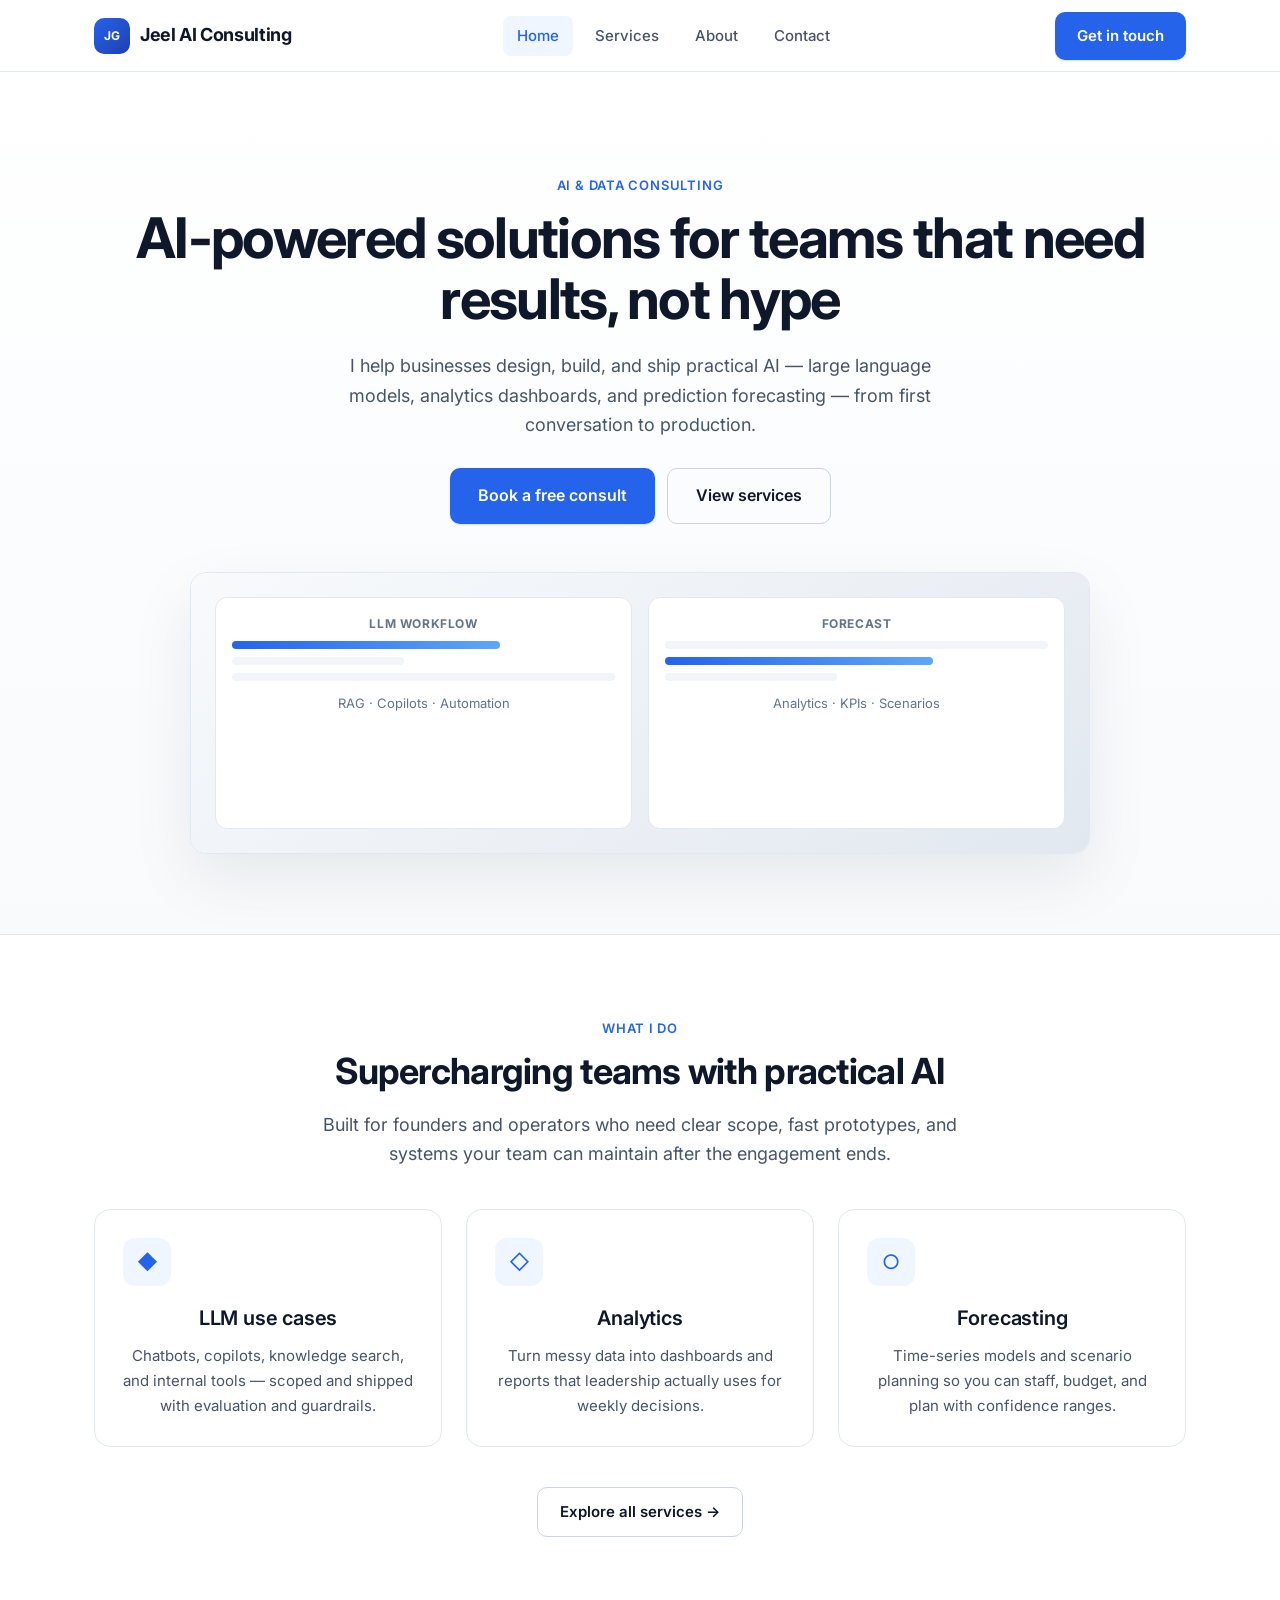
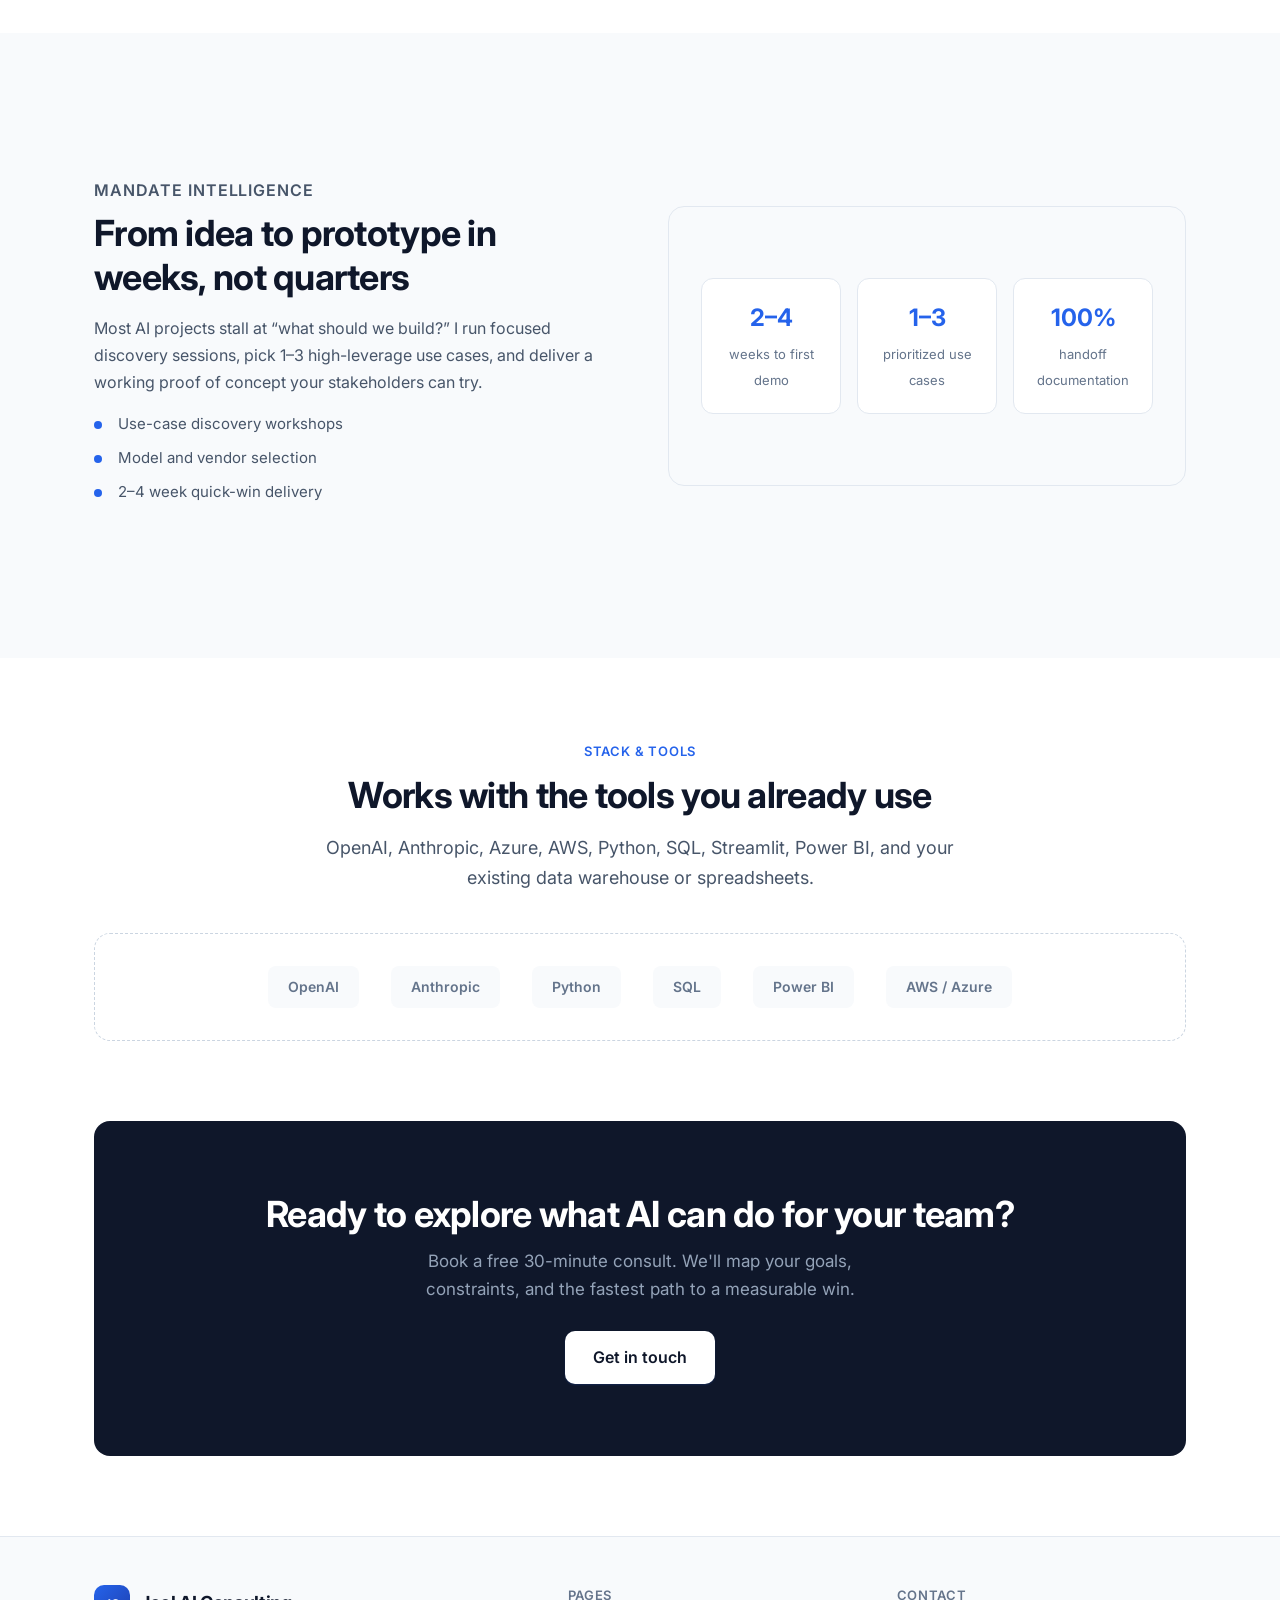
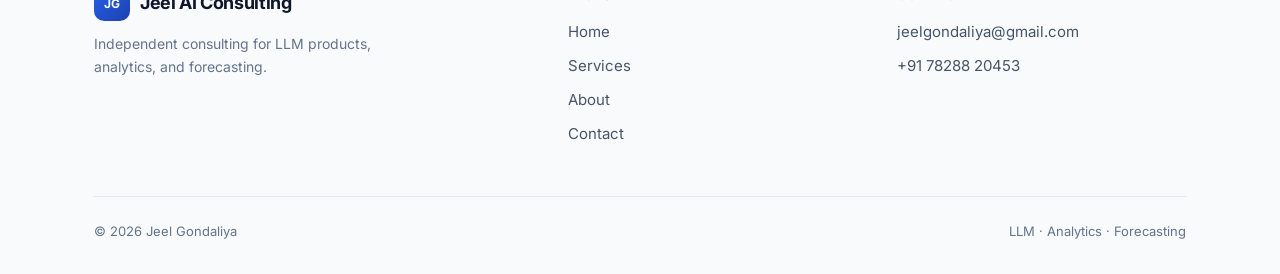
==== index.html @ d725dcb6 "Add files via upload" ====
<!DOCTYPE html>
<html lang="en">
  <head>
    <meta charset="UTF-8" />
    <meta name="viewport" content="width=device-width, initial-scale=1.0" />
    <title>Jeel Gondaliya | AI Consulting</title>
    <meta
      name="description"
      content="AI consulting for LLM products, analytics, and forecasting. Practical solutions from idea to production."
    />
    <link rel="stylesheet" href="styles.css" />
    <link rel="preconnect" href="https://fonts.googleapis.com" />
    <link rel="preconnect" href="https://fonts.gstatic.com" crossorigin />
    <link
      href="https://fonts.googleapis.com/css2?family=Inter:wght@400;500;600;700&display=swap"
      rel="stylesheet"
    />
  </head>
  <body>
    <header class="site-header">
      <div class="header-inner">
        <a href="index.html" class="brand">
          <span class="brand-icon">JG</span>
          Jeel AI Consulting
        </a>
        <nav class="site-nav" aria-label="Main">
          <a href="index.html" class="active">Home</a>
          <a href="services.html">Services</a>
          <a href="about.html">About</a>
          <a href="contact.html">Contact</a>
        </nav>
        <div class="header-cta">
          <a href="contact.html" class="btn btn-primary">Get in touch</a>
          <button class="nav-toggle" type="button" aria-label="Menu" aria-expanded="false">
            <span></span><span></span><span></span>
          </button>
        </div>
      </div>
    </header>

    <main>
      <section class="hero">
        <div class="container">
          <p class="eyebrow">AI & Data Consulting</p>
          <h1>AI-powered solutions for teams that need results, not hype</h1>
          <p class="lead lead-center">
            I help businesses design, build, and ship practical AI — large language
            models, analytics dashboards, and prediction forecasting — from first
            conversation to production.
          </p>
          <div class="hero-actions">
            <a href="contact.html" class="btn btn-primary btn-lg">Book a free consult</a>
            <a href="services.html" class="btn btn-outline btn-lg">View services</a>
          </div>
          <div class="hero-visual">
            <div class="hero-mock">
              <div class="mock-panel">
                <h4>LLM workflow</h4>
                <div class="mock-bar accent"></div>
                <div class="mock-bar short"></div>
                <div class="mock-bar"></div>
                <p style="margin:12px 0 0;font-size:0.8125rem;color:var(--text-muted)">
                  RAG · Copilots · Automation
                </p>
              </div>
              <div class="mock-panel">
                <h4>Forecast</h4>
                <div class="mock-bar"></div>
                <div class="mock-bar accent"></div>
                <div class="mock-bar short"></div>
                <p style="margin:12px 0 0;font-size:0.8125rem;color:var(--text-muted)">
                  Analytics · KPIs · Scenarios
                </p>
              </div>
            </div>
          </div>
        </div>
      </section>

      <section class="section">
        <div class="container text-center">
          <p class="eyebrow">What I do</p>
          <h2>Supercharging teams with practical AI</h2>
          <p class="lead lead-center">
            Built for founders and operators who need clear scope, fast prototypes,
            and systems your team can maintain after the engagement ends.
          </p>
          <div class="cards-3">
            <article class="card">
              <div class="card-icon">◆</div>
              <h3>LLM use cases</h3>
              <p>
                Chatbots, copilots, knowledge search, and internal tools — scoped
                and shipped with evaluation and guardrails.
              </p>
            </article>
            <article class="card">
              <div class="card-icon">◇</div>
              <h3>Analytics</h3>
              <p>
                Turn messy data into dashboards and reports that leadership
                actually uses for weekly decisions.
              </p>
            </article>
            <article class="card">
              <div class="card-icon">○</div>
              <h3>Forecasting</h3>
              <p>
                Time-series models and scenario planning so you can staff, budget,
                and plan with confidence ranges.
              </p>
            </article>
          </div>
          <p style="margin-top:40px">
            <a href="services.html" class="btn btn-outline">Explore all services →</a>
          </p>
        </div>
      </section>

      <section class="section section-muted">
        <div class="container">
          <div class="feature-block">
            <div class="feature-copy">
              <p class="eyebrow">Mandate intelligence</p>
              <h2>From idea to prototype in weeks, not quarters</h2>
              <p>
                Most AI projects stall at “what should we build?” I run focused
                discovery sessions, pick 1–3 high-leverage use cases, and deliver a
                working proof of concept your stakeholders can try.
              </p>
              <ul class="feature-list">
                <li>Use-case discovery workshops</li>
                <li>Model and vendor selection</li>
                <li>2–4 week quick-win delivery</li>
              </ul>
            </div>
            <div class="feature-visual">
              <div class="stat-grid">
                <div class="stat-card">
                  <strong>2–4</strong>
                  <span>weeks to first demo</span>
                </div>
                <div class="stat-card">
                  <strong>1–3</strong>
                  <span>prioritized use cases</span>
                </div>
                <div class="stat-card">
                  <strong>100%</strong>
                  <span>handoff documentation</span>
                </div>
              </div>
            </div>
          </div>
        </div>
      </section>

      <section class="section">
        <div class="container text-center">
          <p class="eyebrow">Stack & tools</p>
          <h2>Works with the tools you already use</h2>
          <p class="lead lead-center">
            OpenAI, Anthropic, Azure, AWS, Python, SQL, Streamlit, Power BI,
            and your existing data warehouse or spreadsheets.
          </p>
          <div class="logo-strip">
            <span class="logo-pill">OpenAI</span>
            <span class="logo-pill">Anthropic</span>
            <span class="logo-pill">Python</span>
            <span class="logo-pill">SQL</span>
            <span class="logo-pill">Power BI</span>
            <span class="logo-pill">AWS / Azure</span>
          </div>
        </div>
      </section>

      <div class="cta-band">
        <h2>Ready to explore what AI can do for your team?</h2>
        <p>
          Book a free 30-minute consult. We'll map your goals, constraints, and
          the fastest path to a measurable win.
        </p>
        <a href="contact.html" class="btn btn-primary btn-lg">Get in touch</a>
      </div>
    </main>

    <footer class="site-footer">
      <div class="container">
        <div class="footer-grid">
          <div class="footer-brand">
            <a href="index.html" class="brand">
              <span class="brand-icon">JG</span>
              Jeel AI Consulting
            </a>
            <p>
              Independent consulting for LLM products, analytics, and forecasting.
            </p>
          </div>
          <div class="footer-col">
            <h4>Pages</h4>
            <a href="index.html">Home</a>
            <a href="services.html">Services</a>
            <a href="about.html">About</a>
            <a href="contact.html">Contact</a>
          </div>
          <div class="footer-col">
            <h4>Contact</h4>
            <a href="mailto:jeelgondaliya@gmail.com">jeelgondaliya@gmail.com</a>
            <a href="tel:+917828820453">+91 78288 20453</a>
          </div>
        </div>
        <div class="footer-bottom">
          <span>© <span id="year"></span> Jeel Gondaliya</span>
          <span>LLM · Analytics · Forecasting</span>
        </div>
      </div>
    </footer>

    <script src="script.js"></script>
  </body>
</html>
---- styles.css ----
:root {
  --bg: #ffffff;
  --bg-muted: #f8fafc;
  --bg-section: #f1f5f9;
  --text: #0f172a;
  --text-secondary: #475569;
  --text-muted: #64748b;
  --border: #e2e8f0;
  --border-strong: #cbd5e1;
  --accent: #2563eb;
  --accent-hover: #1d4ed8;
  --accent-soft: #eff6ff;
  --radius: 12px;
  --radius-lg: 16px;
  --max: 1140px;
  --header-h: 72px;
  --font: "Inter", system-ui, -apple-system, BlinkMacSystemFont, sans-serif;
}

*,
*::before,
*::after {
  box-sizing: border-box;
}

html {
  scroll-behavior: smooth;
}

body {
  margin: 0;
  font-family: var(--font);
  font-size: 16px;
  line-height: 1.6;
  color: var(--text);
  background: var(--bg);
  -webkit-font-smoothing: antialiased;
}

a {
  color: inherit;
  text-decoration: none;
}

img {
  max-width: 100%;
  display: block;
}

/* ——— Header ——— */
.site-header {
  position: sticky;
  top: 0;
  z-index: 100;
  height: var(--header-h);
  background: rgba(255, 255, 255, 0.92);
  backdrop-filter: blur(12px);
  border-bottom: 1px solid var(--border);
}

.header-inner {
  max-width: var(--max);
  margin: 0 auto;
  padding: 0 24px;
  height: 100%;
  display: flex;
  align-items: center;
  justify-content: space-between;
  gap: 24px;
}

.brand {
  display: flex;
  align-items: center;
  gap: 10px;
  font-weight: 700;
  font-size: 1.125rem;
  letter-spacing: -0.02em;
  color: var(--text);
}

.brand-icon {
  width: 36px;
  height: 36px;
  border-radius: 10px;
  background: linear-gradient(135deg, #2563eb 0%, #1e40af 100%);
  color: #fff;
  display: flex;
  align-items: center;
  justify-content: center;
  font-size: 0.75rem;
  font-weight: 700;
}

.site-nav {
  display: flex;
  align-items: center;
  gap: 8px;
}

.site-nav a {
  padding: 8px 14px;
  font-size: 0.9375rem;
  font-weight: 500;
  color: var(--text-secondary);
  border-radius: 8px;
  transition: color 0.15s, background 0.15s;
}

.site-nav a:hover {
  color: var(--text);
  background: var(--bg-muted);
}

.site-nav a.active {
  color: var(--accent);
  background: var(--accent-soft);
}

.header-cta {
  display: flex;
  align-items: center;
  gap: 12px;
}

.nav-toggle {
  display: none;
  flex-direction: column;
  gap: 5px;
  padding: 8px;
  border: none;
  background: transparent;
  cursor: pointer;
}

.nav-toggle span {
  display: block;
  width: 22px;
  height: 2px;
  background: var(--text);
  border-radius: 2px;
}

/* ——— Buttons ——— */
.btn {
  display: inline-flex;
  align-items: center;
  justify-content: center;
  gap: 8px;
  padding: 12px 22px;
  font-family: inherit;
  font-size: 0.9375rem;
  font-weight: 600;
  border-radius: 10px;
  border: none;
  cursor: pointer;
  transition: background 0.15s, color 0.15s, box-shadow 0.15s, transform 0.12s;
}

.btn-primary {
  background: var(--accent);
  color: #fff;
  box-shadow: 0 1px 2px rgba(37, 99, 235, 0.2);
}

.btn-primary:hover {
  background: var(--accent-hover);
  transform: translateY(-1px);
  box-shadow: 0 4px 14px rgba(37, 99, 235, 0.35);
}

.btn-outline {
  background: transparent;
  color: var(--text);
  border: 1px solid var(--border-strong);
}

.btn-outline:hover {
  background: var(--bg-muted);
  border-color: var(--text-muted);
}

.btn-lg {
  padding: 14px 28px;
  font-size: 1rem;
}

/* ——— Layout ——— */
.container {
  max-width: var(--max);
  margin: 0 auto;
  padding: 0 24px;
}

.section {
  padding: 80px 0;
}

.section-muted {
  background: var(--bg-muted);
}

.section-dark {
  background: var(--text);
  color: #f8fafc;
}

.section-dark .eyebrow {
  color: #93c5fd;
}

.section-dark h2,
.section-dark h3 {
  color: #fff;
}

.section-dark p {
  color: #cbd5e1;
}

/* ——— Typography ——— */
.eyebrow {
  display: inline-block;
  margin: 0 0 12px;
  font-size: 0.8125rem;
  font-weight: 600;
  letter-spacing: 0.06em;
  text-transform: uppercase;
  color: var(--accent);
}

h1 {
  margin: 0 0 20px;
  font-size: clamp(2.25rem, 5vw, 3.5rem);
  font-weight: 700;
  line-height: 1.1;
  letter-spacing: -0.03em;
}

h2 {
  margin: 0 0 16px;
  font-size: clamp(1.75rem, 3vw, 2.25rem);
  font-weight: 700;
  line-height: 1.2;
  letter-spacing: -0.02em;
}

h3 {
  margin: 0 0 10px;
  font-size: 1.25rem;
  font-weight: 600;
  letter-spacing: -0.01em;
}

.lead {
  margin: 0 0 28px;
  font-size: 1.125rem;
  line-height: 1.65;
  color: var(--text-secondary);
  max-width: 640px;
}

.lead-center {
  margin-left: auto;
  margin-right: auto;
  text-align: center;
}

.text-center {
  text-align: center;
}

/* ——— Hero ——— */
.hero {
  padding: 100px 0 80px;
  text-align: center;
  border-bottom: 1px solid var(--border);
  background: linear-gradient(180deg, #fff 0%, var(--bg-muted) 100%);
}

.hero .lead {
  margin-left: auto;
  margin-right: auto;
}

.hero-actions {
  display: flex;
  flex-wrap: wrap;
  gap: 12px;
  justify-content: center;
  margin-bottom: 48px;
}

.hero-visual {
  max-width: 900px;
  margin: 0 auto;
  border-radius: var(--radius-lg);
  border: 1px solid var(--border);
  background: #fff;
  box-shadow: 0 24px 64px rgba(15, 23, 42, 0.08);
  overflow: hidden;
}

.hero-mock {
  padding: 24px;
  min-height: 280px;
  background: linear-gradient(145deg, #f8fafc 0%, #e2e8f0 100%);
  display: grid;
  grid-template-columns: 1fr 1fr;
  gap: 16px;
}

.mock-panel {
  background: #fff;
  border: 1px solid var(--border);
  border-radius: var(--radius);
  padding: 16px;
}

.mock-panel h4 {
  margin: 0 0 8px;
  font-size: 0.75rem;
  text-transform: uppercase;
  letter-spacing: 0.05em;
  color: var(--text-muted);
}

.mock-bar {
  height: 8px;
  border-radius: 4px;
  background: var(--bg-section);
  margin-bottom: 8px;
}

.mock-bar.accent {
  width: 70%;
  background: linear-gradient(90deg, #2563eb, #60a5fa);
}

.mock-bar.short {
  width: 45%;
}

/* ——— Feature rows (Flagpost-style) ——— */
.feature-block {
  display: grid;
  grid-template-columns: 1fr 1fr;
  gap: 56px;
  align-items: center;
  padding: 64px 0;
  border-bottom: 1px solid var(--border);
}

.feature-block:last-child {
  border-bottom: none;
}

.feature-block.reverse .feature-copy {
  order: 2;
}

.feature-block.reverse .feature-visual {
  order: 1;
}

.feature-copy .eyebrow {
  margin-bottom: 8px;
}

.feature-copy p {
  margin: 0 0 16px;
  color: var(--text-secondary);
  font-size: 1rem;
  line-height: 1.7;
}

.feature-list {
  margin: 0;
  padding: 0;
  list-style: none;
}

.feature-list li {
  position: relative;
  padding-left: 24px;
  margin-bottom: 10px;
  font-size: 0.9375rem;
  color: var(--text-secondary);
}

.feature-list li::before {
  content: "";
  position: absolute;
  left: 0;
  top: 0.55em;
  width: 8px;
  height: 8px;
  border-radius: 50%;
  background: var(--accent);
}

.feature-visual {
  border-radius: var(--radius-lg);
  border: 1px solid var(--border);
  background: var(--bg-muted);
  min-height: 280px;
  display: flex;
  align-items: center;
  justify-content: center;
  padding: 32px;
}

.feature-visual-inner {
  width: 100%;
  max-width: 360px;
}

.stat-grid {
  display: grid;
  grid-template-columns: repeat(3, 1fr);
  gap: 16px;
  width: 100%;
}

.stat-card {
  background: #fff;
  border: 1px solid var(--border);
  border-radius: var(--radius);
  padding: 20px;
  text-align: center;
}

.stat-card strong {
  display: block;
  font-size: 1.5rem;
  color: var(--accent);
  margin-bottom: 4px;
}

.stat-card span {
  font-size: 0.8125rem;
  color: var(--text-muted);
}

/* ——— Cards grid ——— */
.cards-3 {
  display: grid;
  grid-template-columns: repeat(3, 1fr);
  gap: 24px;
  margin-top: 40px;
}

.card {
  background: #fff;
  border: 1px solid var(--border);
  border-radius: var(--radius-lg);
  padding: 28px;
  transition: box-shadow 0.2s, border-color 0.2s;
}

.card:hover {
  border-color: var(--border-strong);
  box-shadow: 0 12px 40px rgba(15, 23, 42, 0.06);
}

.card-icon {
  width: 48px;
  height: 48px;
  border-radius: 12px;
  background: var(--accent-soft);
  color: var(--accent);
  display: flex;
  align-items: center;
  justify-content: center;
  font-size: 1.25rem;
  margin-bottom: 16px;
}

.card p {
  margin: 0;
  font-size: 0.9375rem;
  color: var(--text-secondary);
  line-height: 1.65;
}

.card ul {
  margin: 12px 0 0;
  padding-left: 18px;
  font-size: 0.875rem;
  color: var(--text-secondary);
}

/* ——— Process steps ——— */
.steps-row {
  display: grid;
  grid-template-columns: repeat(3, 1fr);
  gap: 24px;
  margin-top: 48px;
}

.step-card {
  padding: 28px;
  background: #fff;
  border: 1px solid var(--border);
  border-radius: var(--radius-lg);
}

.step-num {
  display: inline-block;
  font-size: 0.75rem;
  font-weight: 700;
  color: var(--accent);
  margin-bottom: 12px;
}

.step-card p {
  margin: 0;
  font-size: 0.9375rem;
  color: var(--text-secondary);
}

/* ——— CTA band ——— */
.cta-band {
  padding: 72px 24px;
  text-align: center;
  background: var(--text);
  color: #f8fafc;
  border-radius: var(--radius-lg);
  margin: 0 24px 80px;
  max-width: calc(var(--max) - 48px);
  margin-left: auto;
  margin-right: auto;
}

.cta-band h2 {
  color: #fff;
  margin-bottom: 12px;
}

.cta-band p {
  margin: 0 auto 28px;
  max-width: 520px;
  color: #94a3b8;
  font-size: 1.0625rem;
}

.cta-band .btn-primary {
  background: #fff;
  color: var(--text);
}

.cta-band .btn-primary:hover {
  background: #f1f5f9;
}

/* ——— About ——— */
.about-grid {
  display: grid;
  grid-template-columns: 1.2fr 0.8fr;
  gap: 48px;
  align-items: start;
}

.about-grid p {
  color: var(--text-secondary);
  margin: 0 0 16px;
}

.info-box {
  background: var(--bg-muted);
  border: 1px solid var(--border);
  border-radius: var(--radius-lg);
  padding: 28px;
}

.info-box h3 {
  margin-bottom: 20px;
}

.info-row {
  margin-bottom: 16px;
}

.info-row:last-child {
  margin-bottom: 0;
}

.info-label {
  display: block;
  font-size: 0.75rem;
  font-weight: 600;
  text-transform: uppercase;
  letter-spacing: 0.06em;
  color: var(--text-muted);
  margin-bottom: 4px;
}

.info-row a {
  color: var(--accent);
  font-weight: 500;
}

.info-row a:hover {
  text-decoration: underline;
}

/* ——— Contact ——— */
.contact-layout {
  display: grid;
  grid-template-columns: 1fr 1.1fr;
  gap: 56px;
  align-items: start;
}

.contact-sidebar p {
  color: var(--text-secondary);
  margin: 0 0 24px;
}

.contact-form-wrap {
  background: #fff;
  border: 1px solid var(--border);
  border-radius: var(--radius-lg);
  padding: 32px;
  box-shadow: 0 8px 30px rgba(15, 23, 42, 0.04);
}

.form-row {
  display: grid;
  grid-template-columns: 1fr 1fr;
  gap: 16px;
}

.field {
  margin-bottom: 18px;
}

.field label {
  display: block;
  margin-bottom: 6px;
  font-size: 0.875rem;
  font-weight: 500;
  color: var(--text);
}

.field input,
.field select,
.field textarea {
  width: 100%;
  font-family: inherit;
  font-size: 0.9375rem;
  padding: 11px 14px;
  border: 1px solid var(--border-strong);
  border-radius: 10px;
  background: #fff;
  color: var(--text);
  transition: border-color 0.15s, box-shadow 0.15s;
}

.field input:focus,
.field select:focus,
.field textarea:focus {
  outline: none;
  border-color: var(--accent);
  box-shadow: 0 0 0 3px var(--accent-soft);
}

.field textarea {
  resize: vertical;
  min-height: 120px;
}

.checkbox-group {
  display: flex;
  flex-wrap: wrap;
  gap: 8px;
}

.checkbox-pill {
  display: inline-flex;
  align-items: center;
  padding: 8px 14px;
  font-size: 0.8125rem;
  border: 1px solid var(--border-strong);
  border-radius: 999px;
  cursor: pointer;
  color: var(--text-secondary);
  transition: border-color 0.15s, background 0.15s;
}

.checkbox-pill:has(input:checked) {
  border-color: var(--accent);
  background: var(--accent-soft);
  color: var(--accent);
}

.checkbox-pill input {
  position: absolute;
  opacity: 0;
  width: 0;
  height: 0;
}

.form-footnote {
  margin: 12px 0 0;
  font-size: 0.8125rem;
  color: var(--text-muted);
}

.form-status {
  margin-top: 12px;
  font-size: 0.875rem;
  min-height: 20px;
}

.form-status.success {
  color: #16a34a;
}

.form-status.error {
  color: #dc2626;
}

.full-width {
  width: 100%;
}

/* ——— Page header (inner pages) ——— */
.page-hero {
  padding: 64px 0 48px;
  text-align: center;
  background: var(--bg-muted);
  border-bottom: 1px solid var(--border);
}

.page-hero .lead {
  margin-left: auto;
  margin-right: auto;
}

/* ——— Footer ——— */
.site-footer {
  border-top: 1px solid var(--border);
  background: var(--bg-muted);
  padding: 48px 0 32px;
}

.footer-grid {
  display: grid;
  grid-template-columns: 1.5fr repeat(2, 1fr);
  gap: 40px;
  margin-bottom: 40px;
}

.footer-brand p {
  margin: 12px 0 0;
  font-size: 0.875rem;
  color: var(--text-muted);
  max-width: 280px;
}

.footer-col h4 {
  margin: 0 0 14px;
  font-size: 0.8125rem;
  font-weight: 600;
  text-transform: uppercase;
  letter-spacing: 0.05em;
  color: var(--text-muted);
}

.footer-col a {
  display: block;
  font-size: 0.9375rem;
  color: var(--text-secondary);
  margin-bottom: 10px;
}

.footer-col a:hover {
  color: var(--accent);
}

.footer-bottom {
  padding-top: 24px;
  border-top: 1px solid var(--border);
  display: flex;
  flex-wrap: wrap;
  justify-content: space-between;
  gap: 12px;
  font-size: 0.8125rem;
  color: var(--text-muted);
}

/* ——— Integrations strip ——— */
.logo-strip {
  display: flex;
  flex-wrap: wrap;
  justify-content: center;
  gap: 32px;
  margin-top: 40px;
  padding: 32px;
  background: #fff;
  border: 1px dashed var(--border-strong);
  border-radius: var(--radius-lg);
}

.logo-pill {
  padding: 10px 20px;
  font-size: 0.875rem;
  font-weight: 600;
  color: var(--text-muted);
  background: var(--bg-muted);
  border-radius: 8px;
}

/* ——— Responsive ——— */
@media (max-width: 900px) {
  .feature-block,
  .about-grid,
  .contact-layout,
  .cards-3,
  .steps-row,
  .footer-grid {
    grid-template-columns: 1fr;
  }

  .feature-block.reverse .feature-copy,
  .feature-block.reverse .feature-visual {
    order: unset;
  }

  .hero-mock {
    grid-template-columns: 1fr;
  }

  .stat-grid {
    grid-template-columns: 1fr;
  }
}

@media (max-width: 768px) {
  .nav-toggle {
    display: flex;
  }

  .site-nav,
  .header-cta .btn-outline {
    display: none;
  }

  .site-header.nav-open .site-nav,
  .site-header.nav-open .header-cta .btn-outline {
    display: flex;
  }

  .site-header.nav-open .header-inner {
    flex-wrap: wrap;
    height: auto;
    padding-top: 16px;
    padding-bottom: 16px;
  }

  .site-header.nav-open .site-nav {
    flex-direction: column;
    width: 100%;
    order: 3;
    padding: 12px 0;
    border-top: 1px solid var(--border);
  }

  .site-header.nav-open .header-cta {
    width: 100%;
    justify-content: stretch;
  }

  .site-header.nav-open .header-cta .btn {
    flex: 1;
  }

  .section {
    padding: 56px 0;
  }

  .form-row {
    grid-template-columns: 1fr;
  }

  .cta-band {
    margin-left: 16px;
    margin-right: 16px;
  }
}
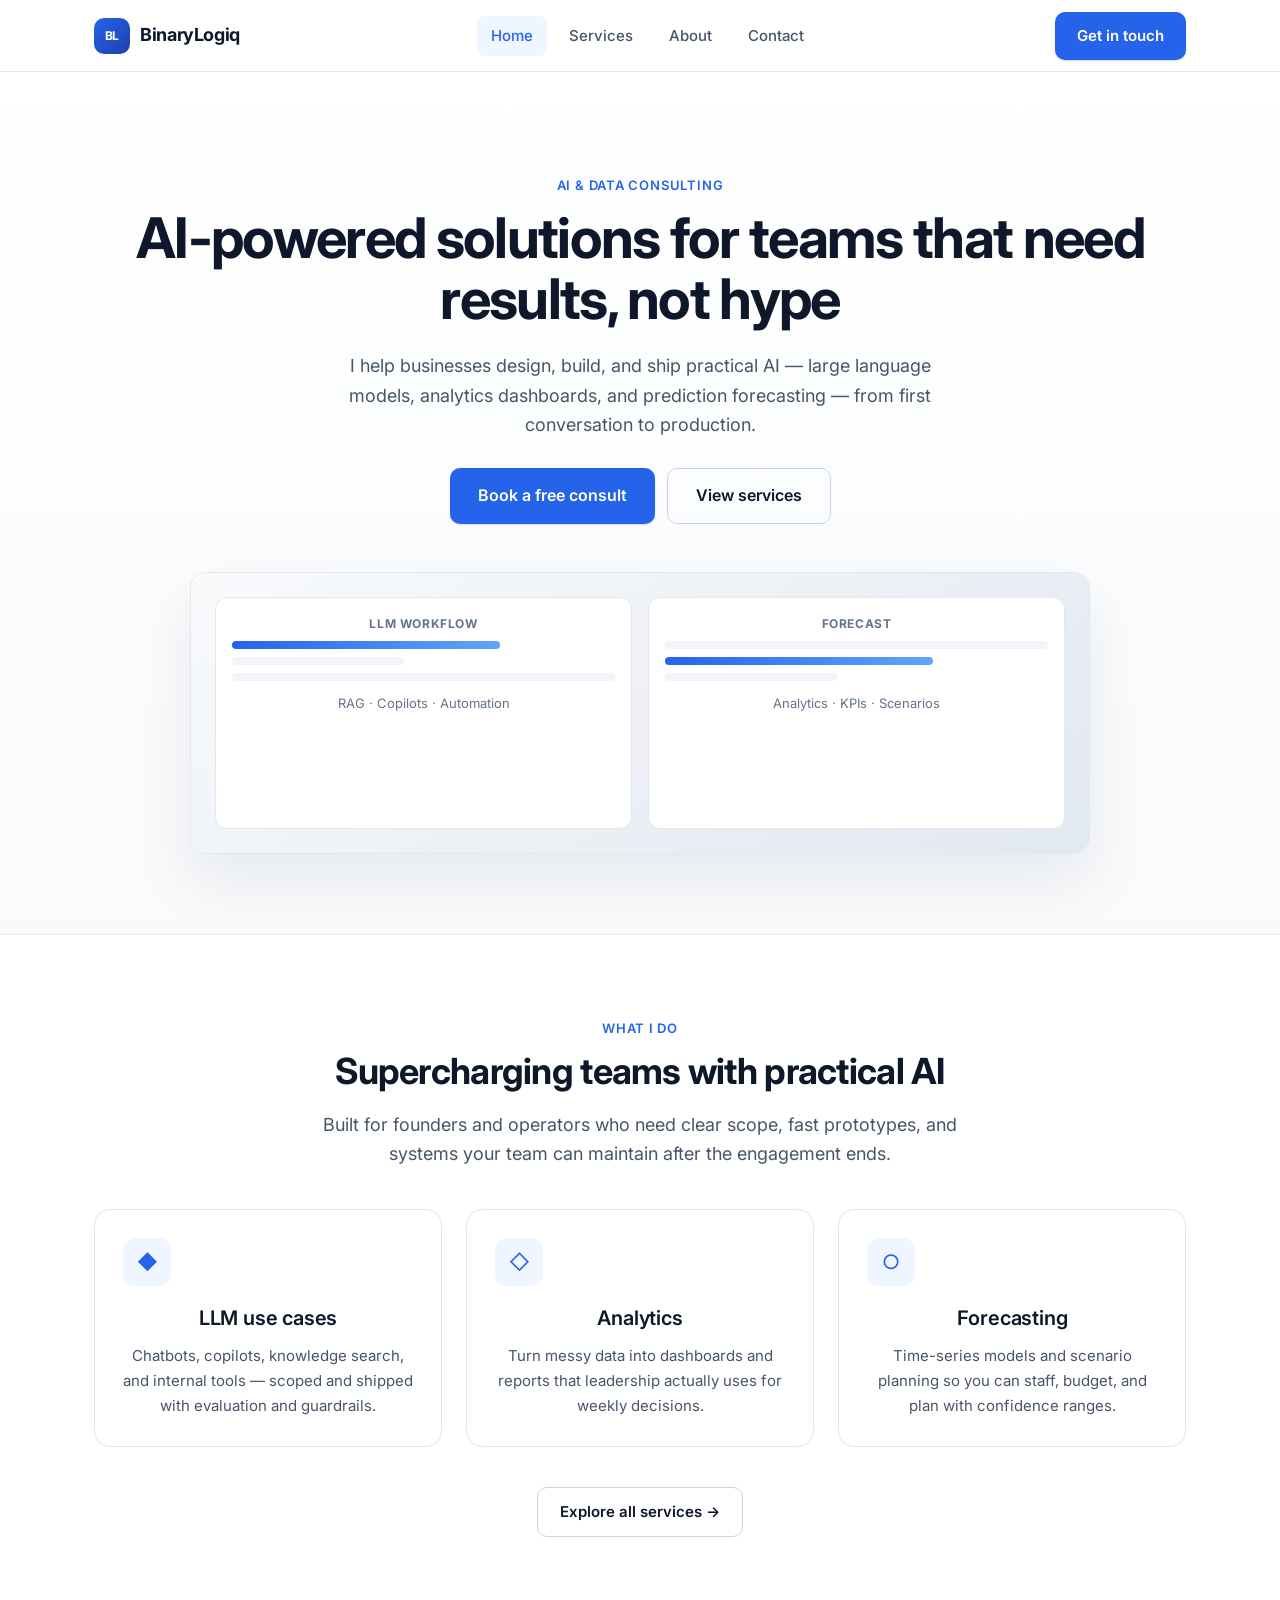
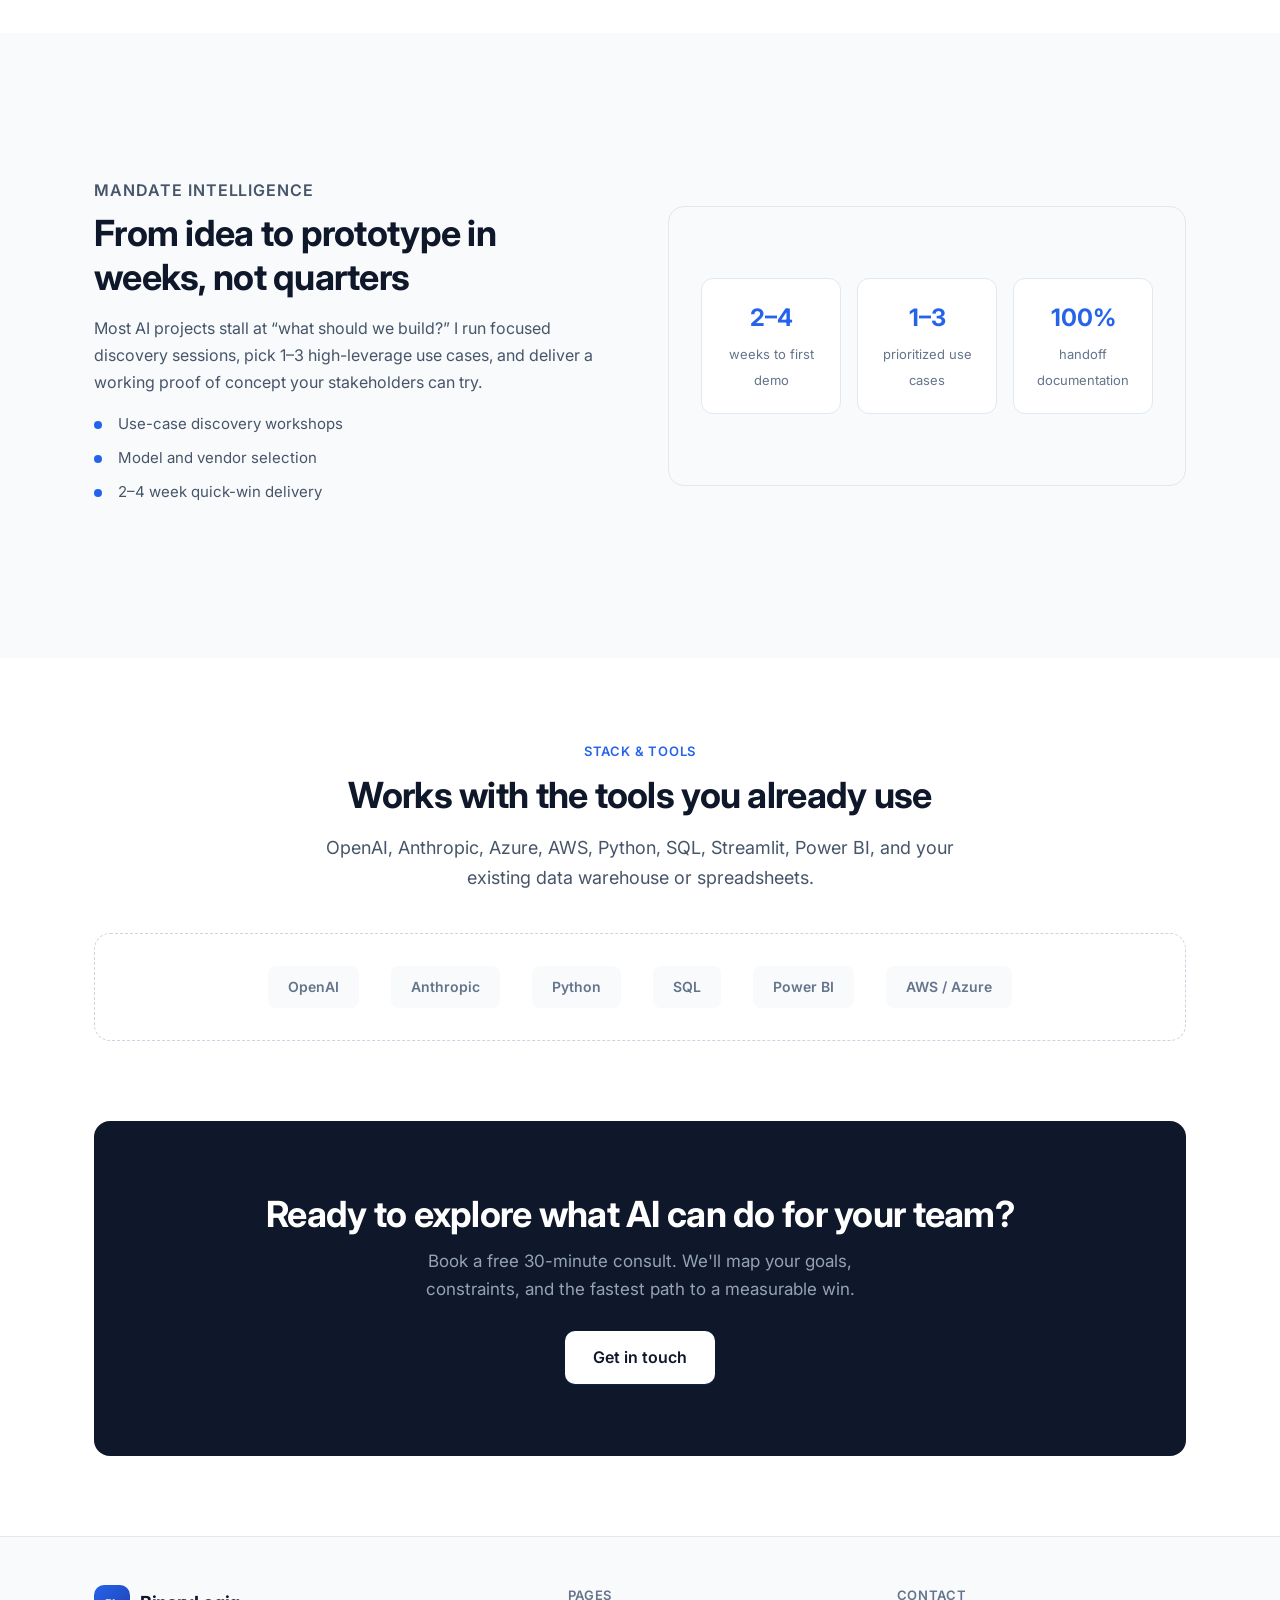
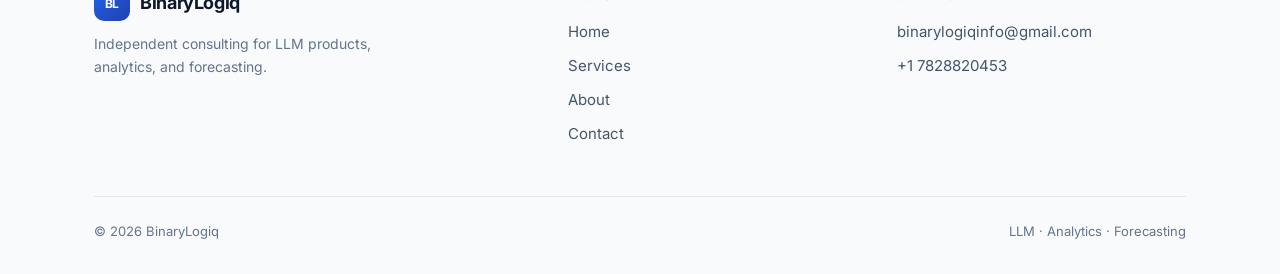
==== commit 27ecba20: "Add files via upload" ====
--- a/index.html
+++ b/index.html
@@ -3,7 +3,7 @@
   <head>
     <meta charset="UTF-8" />
     <meta name="viewport" content="width=device-width, initial-scale=1.0" />
-    <title>Jeel Gondaliya | AI Consulting</title>
+    <title>BinaryLogiq | AI Consulting</title>
     <meta
       name="description"
       content="AI consulting for LLM products, analytics, and forecasting. Practical solutions from idea to production."
@@ -20,8 +20,8 @@
     <header class="site-header">
       <div class="header-inner">
         <a href="index.html" class="brand">
-          <span class="brand-icon">JG</span>
-          Jeel AI Consulting
+          <span class="brand-icon">BL</span>
+          BinaryLogiq
         </a>
         <nav class="site-nav" aria-label="Main">
           <a href="index.html" class="active">Home</a>
@@ -188,8 +188,8 @@
         <div class="footer-grid">
           <div class="footer-brand">
             <a href="index.html" class="brand">
-              <span class="brand-icon">JG</span>
-              Jeel AI Consulting
+              <span class="brand-icon">BL</span>
+              BinaryLogiq
             </a>
             <p>
               Independent consulting for LLM products, analytics, and forecasting.
@@ -204,12 +204,12 @@
           </div>
           <div class="footer-col">
             <h4>Contact</h4>
-            <a href="mailto:jeelgondaliya@gmail.com">jeelgondaliya@gmail.com</a>
-            <a href="tel:+917828820453">+91 78288 20453</a>
+            <a href="mailto:binarylogiqinfo@gmail.com">binarylogiqinfo@gmail.com</a>
+            <a href="tel:+17828820453">+1 7828820453</a>
           </div>
         </div>
         <div class="footer-bottom">
-          <span>© <span id="year"></span> Jeel Gondaliya</span>
+          <span>© <span id="year"></span> BinaryLogiq</span>
           <span>LLM · Analytics · Forecasting</span>
         </div>
       </div>
